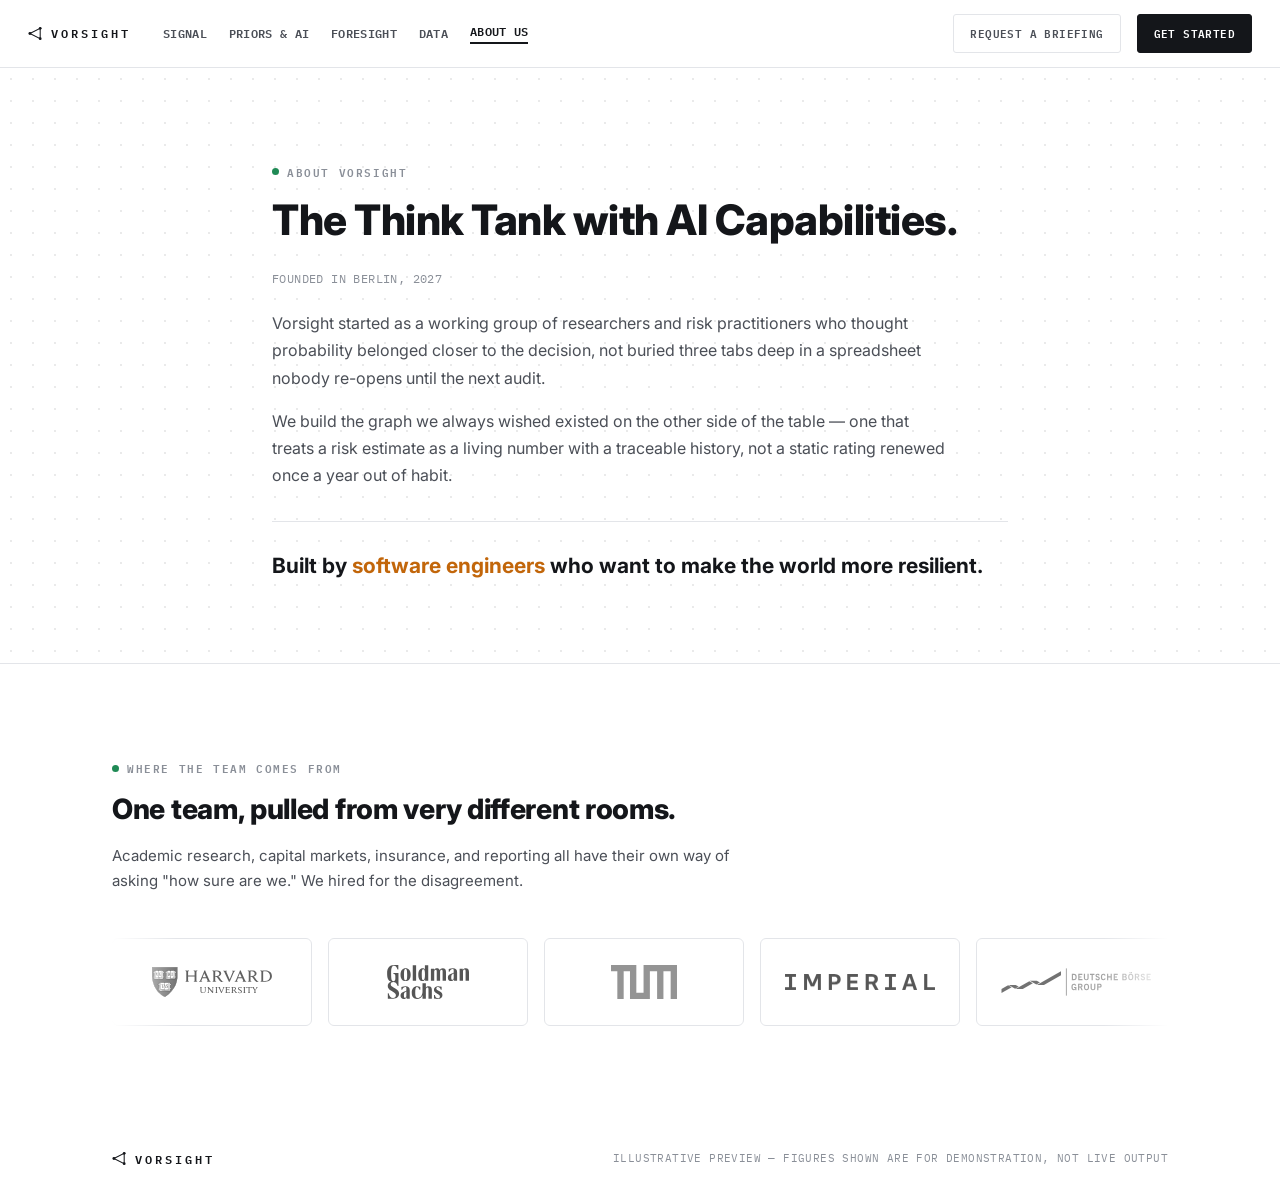
==== about.html @ bf82f68a "Initial commit: Vorsight landing page Marketing site for Vorsight's AI risk-intelligence platform, b" ====
<!DOCTYPE html>
<html lang="en">
<head>
<meta charset="UTF-8">
<meta name="viewport" content="width=device-width, initial-scale=1">
<title>About — Vorsight</title>
<link rel="preconnect" href="https://fonts.googleapis.com">
<link rel="preconnect" href="https://fonts.gstatic.com" crossorigin>
<link href="https://fonts.googleapis.com/css2?family=IBM+Plex+Mono:wght@400;500;600;700&family=Inter:wght@400;500;600;700;800&display=swap" rel="stylesheet">
<style>
  :root{
    --bg:#FFFFFF; --bg-subtle:#F5F6F8; --surface:#FFFFFF;
    --border:#E3E5E9; --border-strong:#C7CBD1;
    --ink:#14161A; --ink-2:#4B4F57; --ink-3:#8A8F98;
    --green:#1F8A55; --orange:#C2660A;
    --sans:"Inter",-apple-system,"Segoe UI",Calibri,Arial,sans-serif;
    --mono:"IBM Plex Mono",ui-monospace,SFMono-Regular,Menlo,Consolas,monospace;
    --grid-dot: rgba(20,22,26,0.09);
  }

  *{box-sizing:border-box;}
  html{scroll-behavior:smooth;}
  @media (prefers-reduced-motion: reduce){ html{scroll-behavior:auto;} }

  body{
    margin:0; background:var(--bg); color:var(--ink);
    font-family:var(--sans); line-height:1.5;
    -webkit-font-smoothing:antialiased;
  }

  a{color:inherit;}
  h1,h2{text-wrap:balance; margin:0;}
  p{margin:0;}
  ::selection{ background:var(--ink); color:var(--bg); }

  .eyebrow{
    font-family:var(--mono); font-size:11px; font-weight:600;
    letter-spacing:1.6px; text-transform:uppercase; color:var(--ink-3);
    display:flex; align-items:center; gap:8px;
  }
  .eyebrow::before{
    content:""; width:7px; height:7px; border-radius:50%;
    background:var(--green); flex-shrink:0;
  }

  .wrap{ max-width:1120px; margin:0 auto; padding-left:32px; padding-right:32px; }
  @media (max-width:640px){ .wrap{ padding-left:20px; padding-right:20px; } }

  section{ padding:96px 0; border-bottom:1px solid var(--border); }
  section:last-of-type{ border-bottom:none; }

  /* ---------- header ---------- */
  header{
    position:sticky; top:0; z-index:20;
    display:flex; flex-wrap:wrap; align-items:center; gap:32px;
    padding:14px 28px; border-bottom:1px solid var(--border);
    background:rgba(255,255,255,0.88); backdrop-filter:saturate(1.2) blur(6px);
  }
  .brand{ display:flex; align-items:center; gap:8px; text-decoration:none; }
  .brand-mark{ flex-shrink:0; color:var(--ink); }
  .brand-name{ font-family:var(--mono); font-weight:600; letter-spacing:3px; font-size:12px; color:var(--ink); }

  .site-nav{ display:flex; align-items:center; gap:22px; }
  .site-nav a{
    font-family:var(--mono); font-size:11.5px; font-weight:600;
    letter-spacing:0.3px; text-transform:uppercase; color:var(--ink-2);
    text-decoration:none;
  }
  .site-nav a:hover{ color:var(--ink); text-decoration:underline; }
  .site-nav a.active{ color:var(--ink); border-bottom:2px solid var(--ink); padding-bottom:2px; }
  @media (max-width:860px){ .site-nav{ display:none; } }

  .header-right{ margin-left:auto; display:flex; align-items:center; gap:16px; }
  .btn{
    display:inline-flex; align-items:center; gap:8px;
    font-family:var(--mono); font-size:11px; font-weight:600;
    text-transform:uppercase; letter-spacing:0.4px;
    padding:10px 16px; border-radius:3px; text-decoration:none;
    border:1px solid var(--ink); cursor:pointer; white-space:nowrap;
  }
  .btn-primary{ background:var(--ink); color:var(--bg); }
  .btn-primary:hover{ background:#000; }
  .btn-ghost{ background:var(--surface); color:var(--ink-2); border-color:var(--border); }
  .btn-ghost:hover{ border-color:var(--ink); color:var(--ink); }
  @media (max-width:640px){
    .header-right .btn-ghost{ display:none; }
  }

  .nav-toggle{
    display:none; flex-shrink:0; align-items:center; justify-content:center;
    width:34px; height:34px; background:var(--surface); border:1px solid var(--border);
    border-radius:3px; color:var(--ink); cursor:pointer;
  }
  .nav-toggle:hover{ border-color:var(--ink); }
  @media (max-width:860px){ .nav-toggle{ display:inline-flex; } }

  .mobile-nav-panel{ display:none; width:100%; flex-direction:column; }
  .mobile-nav-panel.open{ display:flex; }
  .mobile-nav-panel a{
    padding:12px 2px; font-family:var(--mono); font-size:12.5px; font-weight:600;
    text-transform:uppercase; letter-spacing:0.3px; color:var(--ink-2); text-decoration:none;
    border-top:1px solid var(--border);
  }
  .mobile-nav-panel a.active{ color:var(--ink); }
  @media (min-width:861px){ .mobile-nav-panel{ display:none !important; } }

  /* ---------- reveal-on-scroll ---------- */
  .reveal{ opacity:0; transform:translateY(14px); transition:opacity .6s ease, transform .6s ease; }
  .reveal.in-view{ opacity:1; transform:translateY(0); }
  @media (prefers-reduced-motion: reduce){ .reveal{ opacity:1; transform:none; transition:none; } }

  /* ---------- about hero ---------- */
  #about-hero{
    padding:0; border-bottom:1px solid var(--border);
    background:var(--bg);
    background-image:radial-gradient(var(--grid-dot) 1px, transparent 1px);
    background-size:22px 22px;
  }
  .about-hero-inner{ max-width:800px; margin:0 auto; padding:96px 32px 80px; }
  @media (max-width:640px){ .about-hero-inner{ padding:64px 20px 56px; } }

  .about-hero-inner h1{
    font-size:42px; font-weight:800; letter-spacing:-0.5px; line-height:1.15;
    margin:16px 0 26px; color:var(--ink);
  }
  @media (max-width:640px){ .about-hero-inner h1{ font-size:30px; } }

  .founding-note{
    font-family:var(--mono); font-size:12px; color:var(--ink-3);
    text-transform:uppercase; letter-spacing:0.4px; margin-bottom:22px;
  }

  .about-hero-inner p.lede{ font-size:16px; color:var(--ink-2); line-height:1.7; max-width:68ch; }
  .about-hero-inner p.lede + p.lede{ margin-top:16px; }

  .highlight-line{
    font-size:21px; font-weight:700; line-height:1.55; color:var(--ink);
    margin-top:32px; padding-top:28px; border-top:1px solid var(--border);
    max-width:68ch;
  }
  .highlight-line .accent{
    color:var(--orange); display:inline-block;
    transition:opacity .3s ease, transform .3s ease;
  }
  .highlight-line .accent.swap{ opacity:0; transform:translateY(-6px); }
  @media (prefers-reduced-motion: reduce){
    .highlight-line .accent{ transition:none; }
  }

  /* ---------- institution carousel ---------- */
  .inst-carousel{
    position:relative; margin-top:8px; overflow:hidden;
    -webkit-mask-image:linear-gradient(to right, transparent 0, #000 64px, #000 calc(100% - 64px), transparent 100%);
    mask-image:linear-gradient(to right, transparent 0, #000 64px, #000 calc(100% - 64px), transparent 100%);
  }
  .inst-track{
    display:flex; gap:16px; width:max-content;
    animation:inst-scroll 34s linear infinite;
  }
  .inst-carousel:hover .inst-track{ animation-play-state:paused; }
  @keyframes inst-scroll{ from{ transform:translateX(0); } to{ transform:translateX(-50%); } }

  @media (prefers-reduced-motion: reduce){
    .inst-track{ animation:none; }
    .inst-carousel{ overflow-x:auto; -webkit-mask-image:none; mask-image:none; }
  }

  .inst-card{
    flex:0 0 auto; width:200px; height:88px;
    border:1px solid var(--border); border-radius:6px; background:var(--surface);
    display:flex; align-items:center; justify-content:center; padding:18px 24px;
    transition:border-color .3s ease;
  }
  .inst-card:hover{ border-color:var(--border-strong); }
  .inst-card img{
    max-width:100%; max-height:34px; width:auto; height:auto;
    filter:grayscale(1); opacity:0.7;
    transition:filter .3s ease, opacity .3s ease;
  }
  .inst-card:hover img{ filter:none; opacity:1; }

  /* ---------- footer ---------- */
  footer{ padding:28px 0; }
  .foot-row{ display:flex; align-items:center; justify-content:space-between; gap:16px; flex-wrap:wrap; }
  .foot-note{ font-family:var(--mono); font-size:10.5px; color:var(--ink-3); text-transform:uppercase; letter-spacing:0.4px; }
</style>
</head>
<body>

<header>
  <a href="index.html#hero" class="brand">
    <svg class="brand-mark" width="15" height="15" viewBox="0 0 16 16" fill="none" aria-hidden="true">
      <path d="M2 8L13 2.5V13.5L2 8Z" stroke="currentColor" stroke-width="1.1"/>
      <circle cx="2" cy="8" r="1.5" fill="currentColor"/>
      <circle cx="13" cy="2.5" r="1.5" fill="currentColor"/>
      <circle cx="13" cy="13.5" r="1.5" fill="currentColor"/>
    </svg>
    <span class="brand-name">VORSIGHT</span>
  </a>
  <nav class="site-nav">
    <a href="index.html#signal">Signal</a>
    <a href="index.html#priors">Priors &amp; AI</a>
    <a href="index.html#foresight">Foresight</a>
    <a href="index.html#data">Data</a>
    <a href="about.html" class="active">About us</a>
  </nav>
  <div class="header-right">
    <a class="btn btn-ghost" href="mailto:hello@vorsight.example?subject=Vorsight%20briefing">Request a briefing</a>
    <a class="btn btn-primary" href="signup.html">Get started</a>
    <button type="button" class="nav-toggle" id="nav-toggle" aria-label="Open menu" aria-expanded="false" aria-controls="mobile-nav-panel">
      <svg width="16" height="16" viewBox="0 0 16 16" fill="none" aria-hidden="true"><path d="M2 4.5H14M2 8H14M2 11.5H14" stroke="currentColor" stroke-width="1.4" stroke-linecap="round"/></svg>
    </button>
  </div>
  <div class="mobile-nav-panel" id="mobile-nav-panel">
    <a href="index.html#signal">Signal</a>
    <a href="index.html#priors">Priors &amp; AI</a>
    <a href="index.html#foresight">Foresight</a>
    <a href="index.html#data">Data</a>
    <a href="about.html" class="active">About us</a>
    <a href="mailto:hello@vorsight.example?subject=Vorsight%20briefing">Request a briefing</a>
  </div>
</header>

<section id="about-hero">
  <div class="about-hero-inner reveal">
    <div class="eyebrow">ABOUT VORSIGHT</div>
    <h1>The Think Tank with AI Capabilities.</h1>
    <div class="founding-note">Founded in Berlin, 2027</div>
    <p class="lede">Vorsight started as a working group of researchers and risk practitioners who thought probability belonged closer to the decision, not buried three tabs deep in a spreadsheet nobody re-opens until the next audit.</p>
    <p class="lede">We build the graph we always wished existed on the other side of the table — one that treats a risk estimate as a living number with a traceable history, not a static rating renewed once a year out of habit.</p>

    <p class="highlight-line">Built by <span class="accent" id="role-rotator">software engineers</span> who want to make the world more resilient.</p>
  </div>
</section>

<section id="team-origins">
  <div class="wrap">
    <div class="section-head reveal" style="max-width:640px; margin-bottom:44px;">
      <div class="eyebrow">WHERE THE TEAM COMES FROM</div>
      <h2 style="font-size:28px; font-weight:800; letter-spacing:-0.3px; margin:12px 0 14px;">One team, pulled from very different rooms.</h2>
      <p style="font-size:15px; color:var(--ink-2); line-height:1.65;">Academic research, capital markets, insurance, and reporting all have their own way of asking "how sure are we." We hired for the disagreement.</p>
    </div>

    <div class="inst-carousel reveal">
      <div class="inst-track" id="inst-track"></div>
    </div>
  </div>
</section>

<footer>
  <div class="wrap foot-row">
    <div class="brand">
      <svg class="brand-mark" width="15" height="15" viewBox="0 0 16 16" fill="none" aria-hidden="true">
        <path d="M2 8L13 2.5V13.5L2 8Z" stroke="currentColor" stroke-width="1.1"/>
        <circle cx="2" cy="8" r="1.5" fill="currentColor"/>
        <circle cx="13" cy="2.5" r="1.5" fill="currentColor"/>
        <circle cx="13" cy="13.5" r="1.5" fill="currentColor"/>
      </svg>
      <span class="brand-name">VORSIGHT</span>
    </div>
    <span class="foot-note">Illustrative preview — figures shown are for demonstration, not live output</span>
  </div>
</footer>

<script>
  (function(){
    var el = document.getElementById('role-rotator');
    if (!el) return;
    var roles = [
      'software engineers', 'quant researchers', 'risk managers', 'geologists',
      'journalists', 'mathematicians', 'historians', 'political scientists'
    ];

    function fixRotatorWidth(){
      var measurer = document.createElement('span');
      var elCs = getComputedStyle(el);
      measurer.style.cssText = 'position:absolute; visibility:hidden; white-space:nowrap; left:-9999px;';
      measurer.style.font = elCs.font;
      measurer.style.letterSpacing = elCs.letterSpacing;
      document.body.appendChild(measurer);
      var maxWidth = 0;
      roles.forEach(function(r){
        measurer.textContent = r;
        maxWidth = Math.max(maxWidth, measurer.getBoundingClientRect().width);
      });
      document.body.removeChild(measurer);
      el.style.minWidth = Math.ceil(maxWidth) + 'px';
    }
    fixRotatorWidth();
    if (document.fonts && document.fonts.ready){
      document.fonts.ready.then(fixRotatorWidth);
    }

    var reduceMotion = window.matchMedia('(prefers-reduced-motion: reduce)').matches;
    if (reduceMotion) return;

    var idx = 0;
    setInterval(function(){
      el.classList.add('swap');
      setTimeout(function(){
        idx = (idx + 1) % roles.length;
        el.textContent = roles[idx];
        el.classList.remove('swap');
      }, 300);
    }, 2200);
  })();

  (function(){
var institutions = [
      { name: 'Harvard', src: '[data-uri]' },
      { name: 'Goldman Sachs', src: '[data-uri]' },
      { name: 'TUM', src: '[data-uri]' },
      { name: 'Imperial College London', src: '[data-uri]' },
      { name: 'Deutsche Börse', src: '[data-uri]' },
      { name: 'Swiss Re', src: '[data-uri]' },
      { name: 'Trade Republic', src: '[data-uri]' },
      { name: 'McKinsey & Company', src: '[data-uri]' },
      { name: 'ETH Zürich', src: '[data-uri]' }
    ];
    function cardHtml(inst, hidden){
      return '<div class="inst-card"'+(hidden?' aria-hidden="true"':'')+'><img src="'+inst.src+'" alt="'+inst.name+'"></div>';
    }
    var track = document.getElementById('inst-track');
    if (track){
      var once = institutions.map(function(inst){ return cardHtml(inst, false); }).join('');
      var twice = institutions.map(function(inst){ return cardHtml(inst, true); }).join('');
      track.innerHTML = once + twice;
    }
  })();

  (function(){
    var btn = document.getElementById('nav-toggle');
    var panel = document.getElementById('mobile-nav-panel');
    if (!btn || !panel) return;
    btn.addEventListener('click', function(){
      var isOpen = panel.classList.toggle('open');
      btn.setAttribute('aria-expanded', isOpen ? 'true' : 'false');
    });
    panel.querySelectorAll('a').forEach(function(a){
      a.addEventListener('click', function(){
        panel.classList.remove('open');
        btn.setAttribute('aria-expanded', 'false');
      });
    });
  })();

  (function(){
    var els = document.querySelectorAll('.reveal');
    if (!('IntersectionObserver' in window)) { els.forEach(function(e){ e.classList.add('in-view'); }); return; }
    var io = new IntersectionObserver(function(entries){
      entries.forEach(function(entry){
        if (entry.isIntersecting) { entry.target.classList.add('in-view'); io.unobserve(entry.target); }
      });
    }, { threshold: 0.15 });
    els.forEach(function(e){ io.observe(e); });
  })();
</script>
</body>
</html>
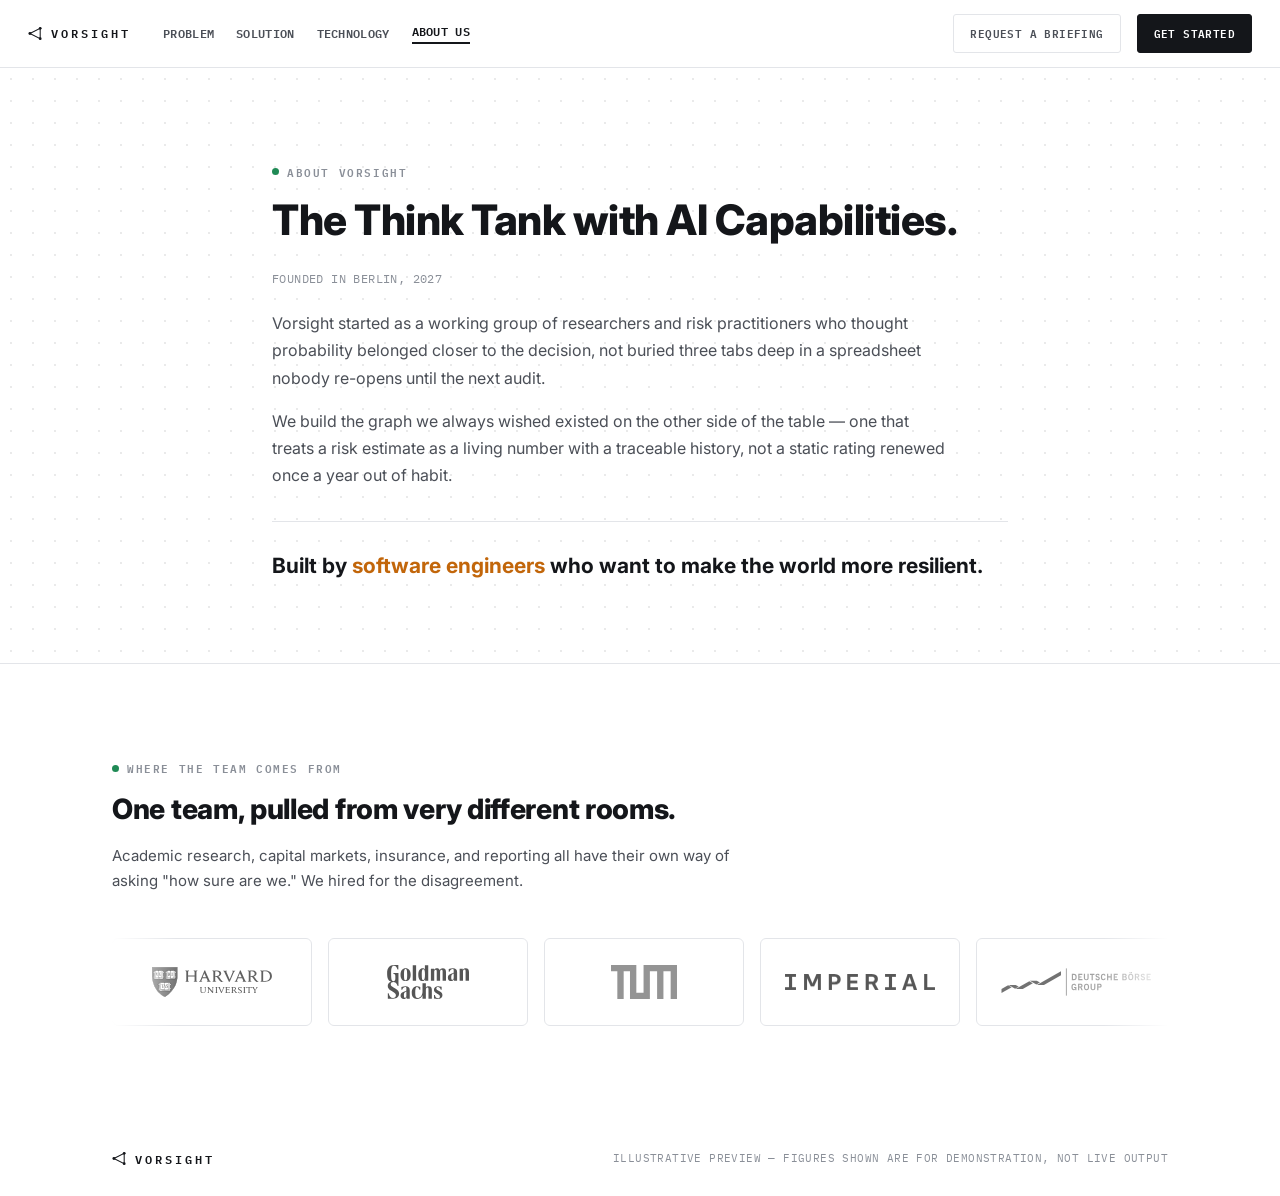
==== commit 6a01774a: "Geopolitics pivot: new landing page, technology page and interactive illustrations - Landing page re" ====
--- a/about.html
+++ b/about.html
@@ -88,7 +88,7 @@
 
   .nav-toggle{
     display:none; flex-shrink:0; align-items:center; justify-content:center;
-    width:34px; height:34px; background:var(--surface); border:1px solid var(--border);
+    width:44px; height:44px; background:var(--surface); border:1px solid var(--border);
     border-radius:3px; color:var(--ink); cursor:pointer;
   }
   .nav-toggle:hover{ border-color:var(--ink); }
@@ -198,10 +198,9 @@
     <span class="brand-name">VORSIGHT</span>
   </a>
   <nav class="site-nav">
-    <a href="index.html#signal">Signal</a>
-    <a href="index.html#priors">Priors &amp; AI</a>
-    <a href="index.html#foresight">Foresight</a>
-    <a href="index.html#data">Data</a>
+    <a href="index.html#problem">Problem</a>
+    <a href="index.html#solution">Solution</a>
+    <a href="technology.html">Technology</a>
     <a href="about.html" class="active">About us</a>
   </nav>
   <div class="header-right">
@@ -212,10 +211,9 @@
     </button>
   </div>
   <div class="mobile-nav-panel" id="mobile-nav-panel">
-    <a href="index.html#signal">Signal</a>
-    <a href="index.html#priors">Priors &amp; AI</a>
-    <a href="index.html#foresight">Foresight</a>
-    <a href="index.html#data">Data</a>
+    <a href="index.html#problem">Problem</a>
+    <a href="index.html#solution">Solution</a>
+    <a href="technology.html">Technology</a>
     <a href="about.html" class="active">About us</a>
     <a href="mailto:hello@vorsight.example?subject=Vorsight%20briefing">Request a briefing</a>
   </div>
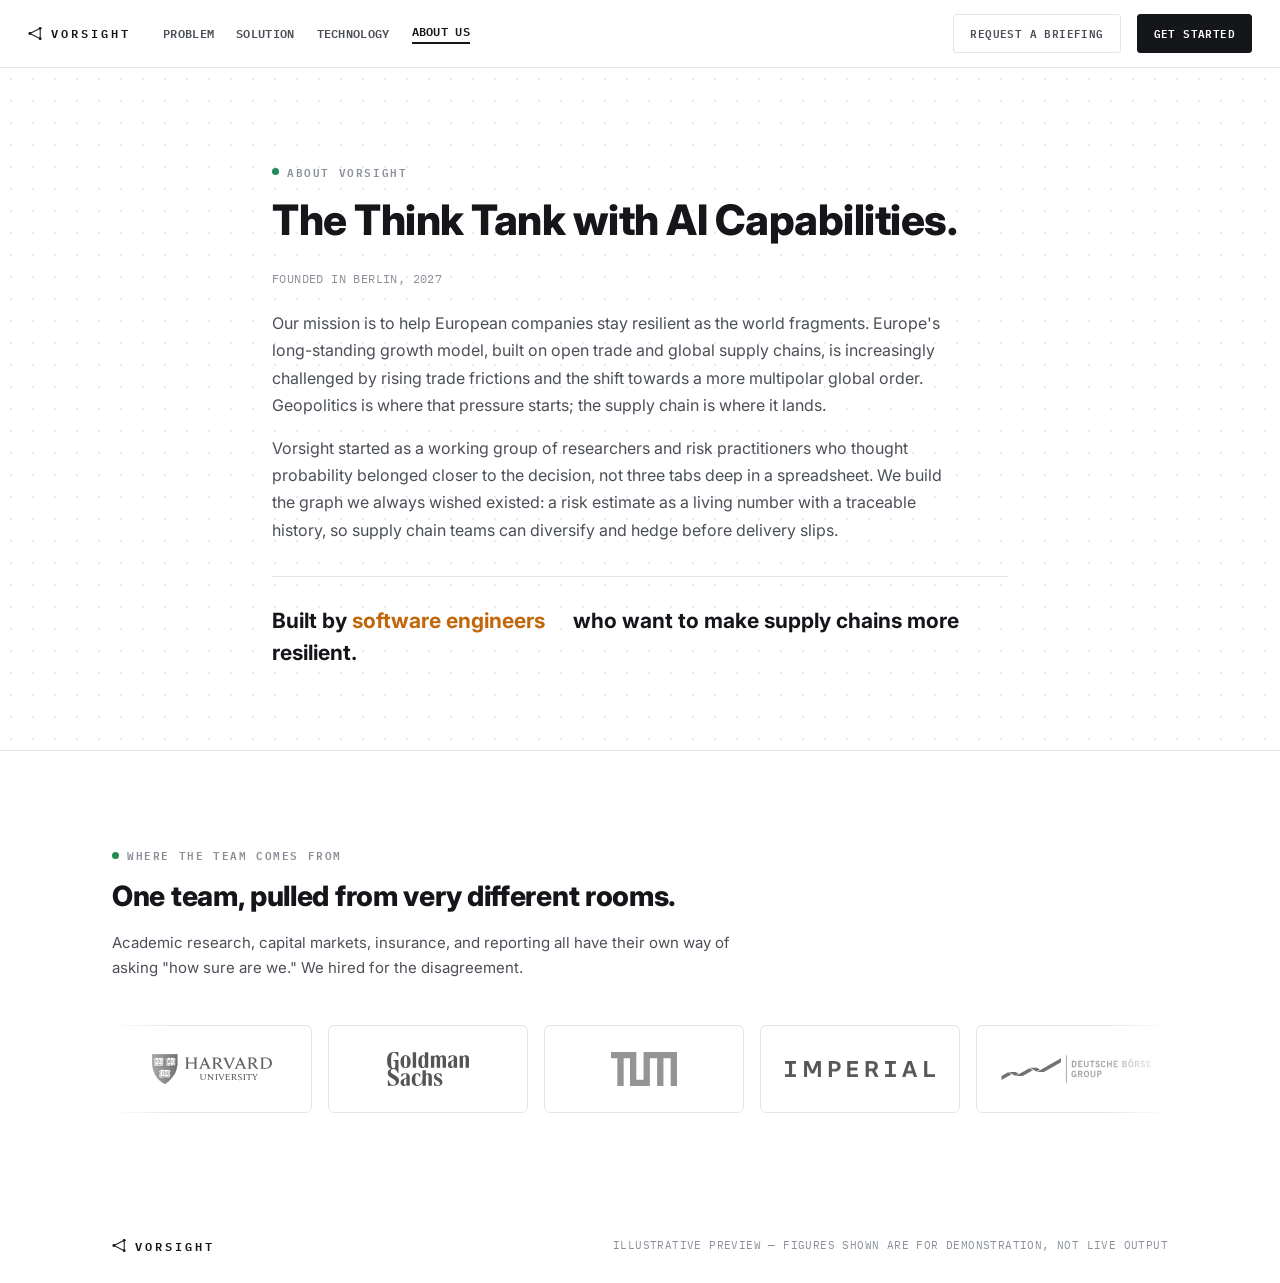
==== commit 66378bca: "SME audience: rewrite copy for risk teams in supply-chain-heavy industries Text-only changes (CSS is" ====
--- a/about.html
+++ b/about.html
@@ -224,10 +224,10 @@
     <div class="eyebrow">ABOUT VORSIGHT</div>
     <h1>The Think Tank with AI Capabilities.</h1>
     <div class="founding-note">Founded in Berlin, 2027</div>
-    <p class="lede">Vorsight started as a working group of researchers and risk practitioners who thought probability belonged closer to the decision, not buried three tabs deep in a spreadsheet nobody re-opens until the next audit.</p>
-    <p class="lede">We build the graph we always wished existed on the other side of the table — one that treats a risk estimate as a living number with a traceable history, not a static rating renewed once a year out of habit.</p>
-
-    <p class="highlight-line">Built by <span class="accent" id="role-rotator">software engineers</span> who want to make the world more resilient.</p>
+    <p class="lede">Our mission is to help European companies stay resilient as the world fragments. Europe's long-standing growth model, built on open trade and global supply chains, is increasingly challenged by rising trade frictions and the shift towards a more multipolar global order. Geopolitics is where that pressure starts; the supply chain is where it lands.</p>
+    <p class="lede">Vorsight started as a working group of researchers and risk practitioners who thought probability belonged closer to the decision, not three tabs deep in a spreadsheet. We build the graph we always wished existed: a risk estimate as a living number with a traceable history, so supply chain teams can diversify and hedge before delivery slips.</p>
+
+    <p class="highlight-line">Built by <span class="accent" id="role-rotator">software engineers</span> who want to make supply chains more resilient.</p>
   </div>
 </section>
 
@@ -265,7 +265,7 @@
     var el = document.getElementById('role-rotator');
     if (!el) return;
     var roles = [
-      'software engineers', 'quant researchers', 'risk managers', 'geologists',
+      'software engineers', 'quant researchers', 'risk managers', 'supply chain analysts',
       'journalists', 'mathematicians', 'historians', 'political scientists'
     ];
 
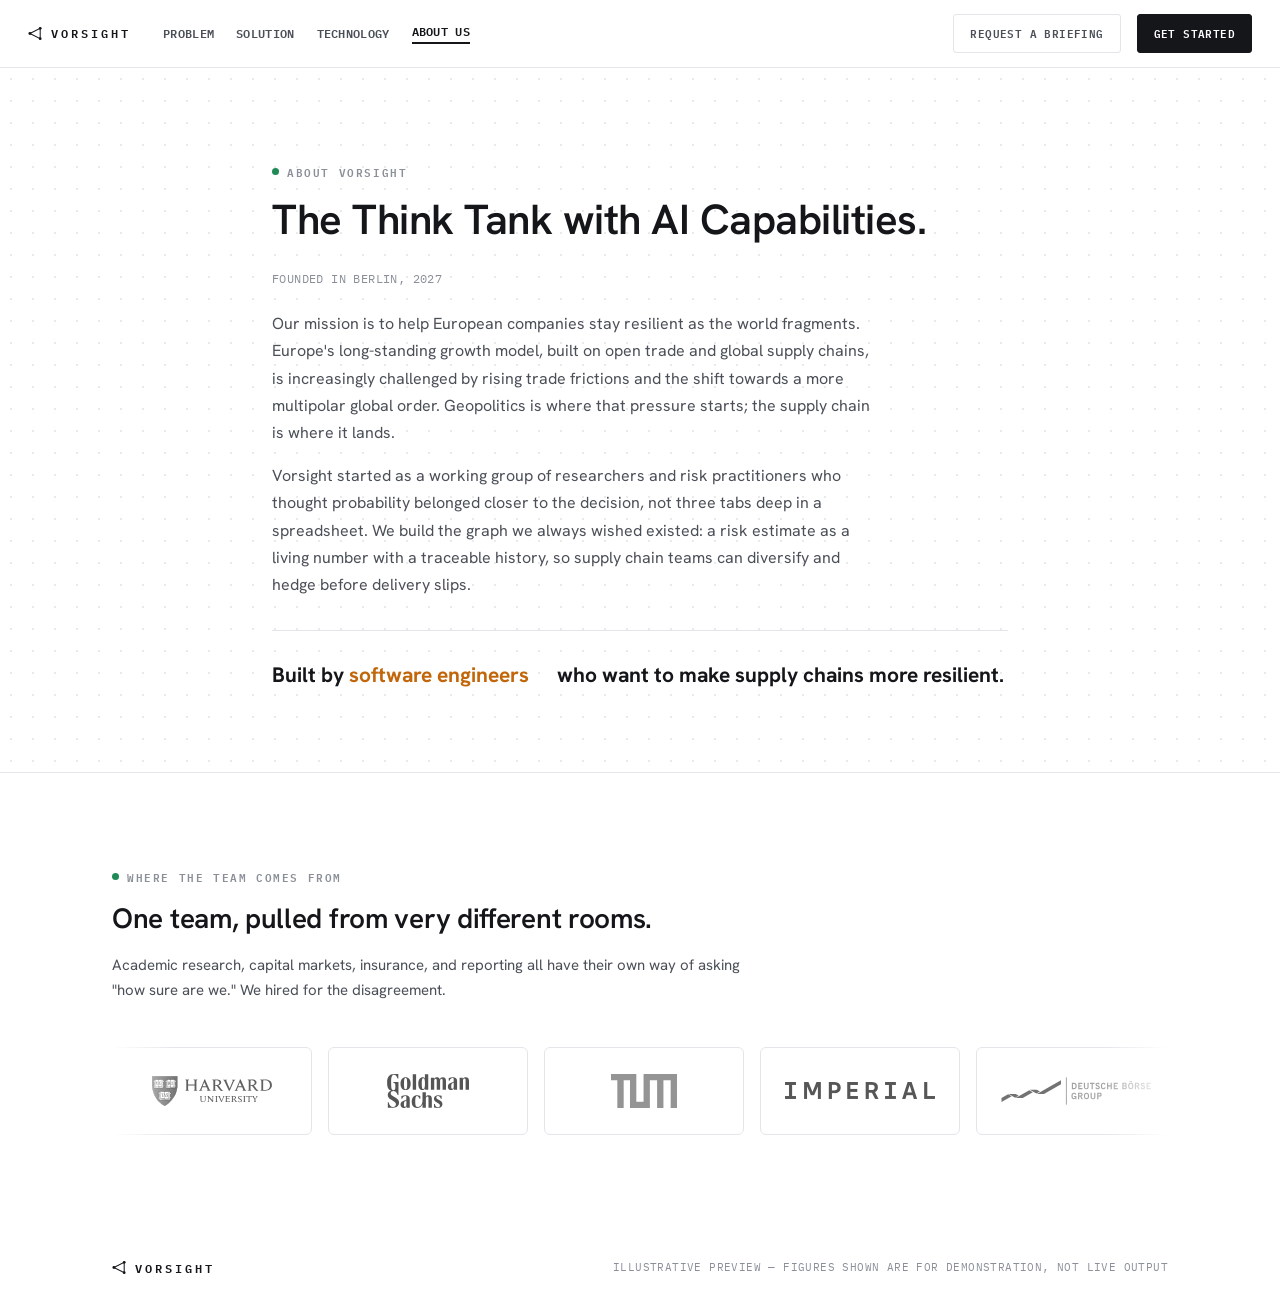
==== commit 5e63cb9e: "SME banner: darkened globe background, icon markers, new headline and typeface - Full-bleed banner w" ====
--- a/about.html
+++ b/about.html
@@ -6,14 +6,14 @@
 <title>About — Vorsight</title>
 <link rel="preconnect" href="https://fonts.googleapis.com">
 <link rel="preconnect" href="https://fonts.gstatic.com" crossorigin>
-<link href="https://fonts.googleapis.com/css2?family=IBM+Plex+Mono:wght@400;500;600;700&family=Inter:wght@400;500;600;700;800&display=swap" rel="stylesheet">
+<link href="https://fonts.googleapis.com/css2?family=Hanken+Grotesk:wght@300;400;500;600;700&family=IBM+Plex+Mono:wght@400;500;600;700&display=swap" rel="stylesheet">
 <style>
   :root{
     --bg:#FFFFFF; --bg-subtle:#F5F6F8; --surface:#FFFFFF;
     --border:#E3E5E9; --border-strong:#C7CBD1;
     --ink:#14161A; --ink-2:#4B4F57; --ink-3:#8A8F98;
     --green:#1F8A55; --orange:#C2660A;
-    --sans:"Inter",-apple-system,"Segoe UI",Calibri,Arial,sans-serif;
+    --sans:"Hanken Grotesk",-apple-system,"Segoe UI",Helvetica,Arial,sans-serif;
     --mono:"IBM Plex Mono",ui-monospace,SFMono-Regular,Menlo,Consolas,monospace;
     --grid-dot: rgba(20,22,26,0.09);
   }
@@ -120,7 +120,7 @@
   @media (max-width:640px){ .about-hero-inner{ padding:64px 20px 56px; } }
 
   .about-hero-inner h1{
-    font-size:42px; font-weight:800; letter-spacing:-0.5px; line-height:1.15;
+    font-size:42px; font-weight:600; letter-spacing:-0.5px; line-height:1.15;
     margin:16px 0 26px; color:var(--ink);
   }
   @media (max-width:640px){ .about-hero-inner h1{ font-size:30px; } }
@@ -235,7 +235,7 @@
   <div class="wrap">
     <div class="section-head reveal" style="max-width:640px; margin-bottom:44px;">
       <div class="eyebrow">WHERE THE TEAM COMES FROM</div>
-      <h2 style="font-size:28px; font-weight:800; letter-spacing:-0.3px; margin:12px 0 14px;">One team, pulled from very different rooms.</h2>
+      <h2 style="font-size:28px; font-weight:600; letter-spacing:-0.3px; margin:12px 0 14px;">One team, pulled from very different rooms.</h2>
       <p style="font-size:15px; color:var(--ink-2); line-height:1.65;">Academic research, capital markets, insurance, and reporting all have their own way of asking "how sure are we." We hired for the disagreement.</p>
     </div>
 
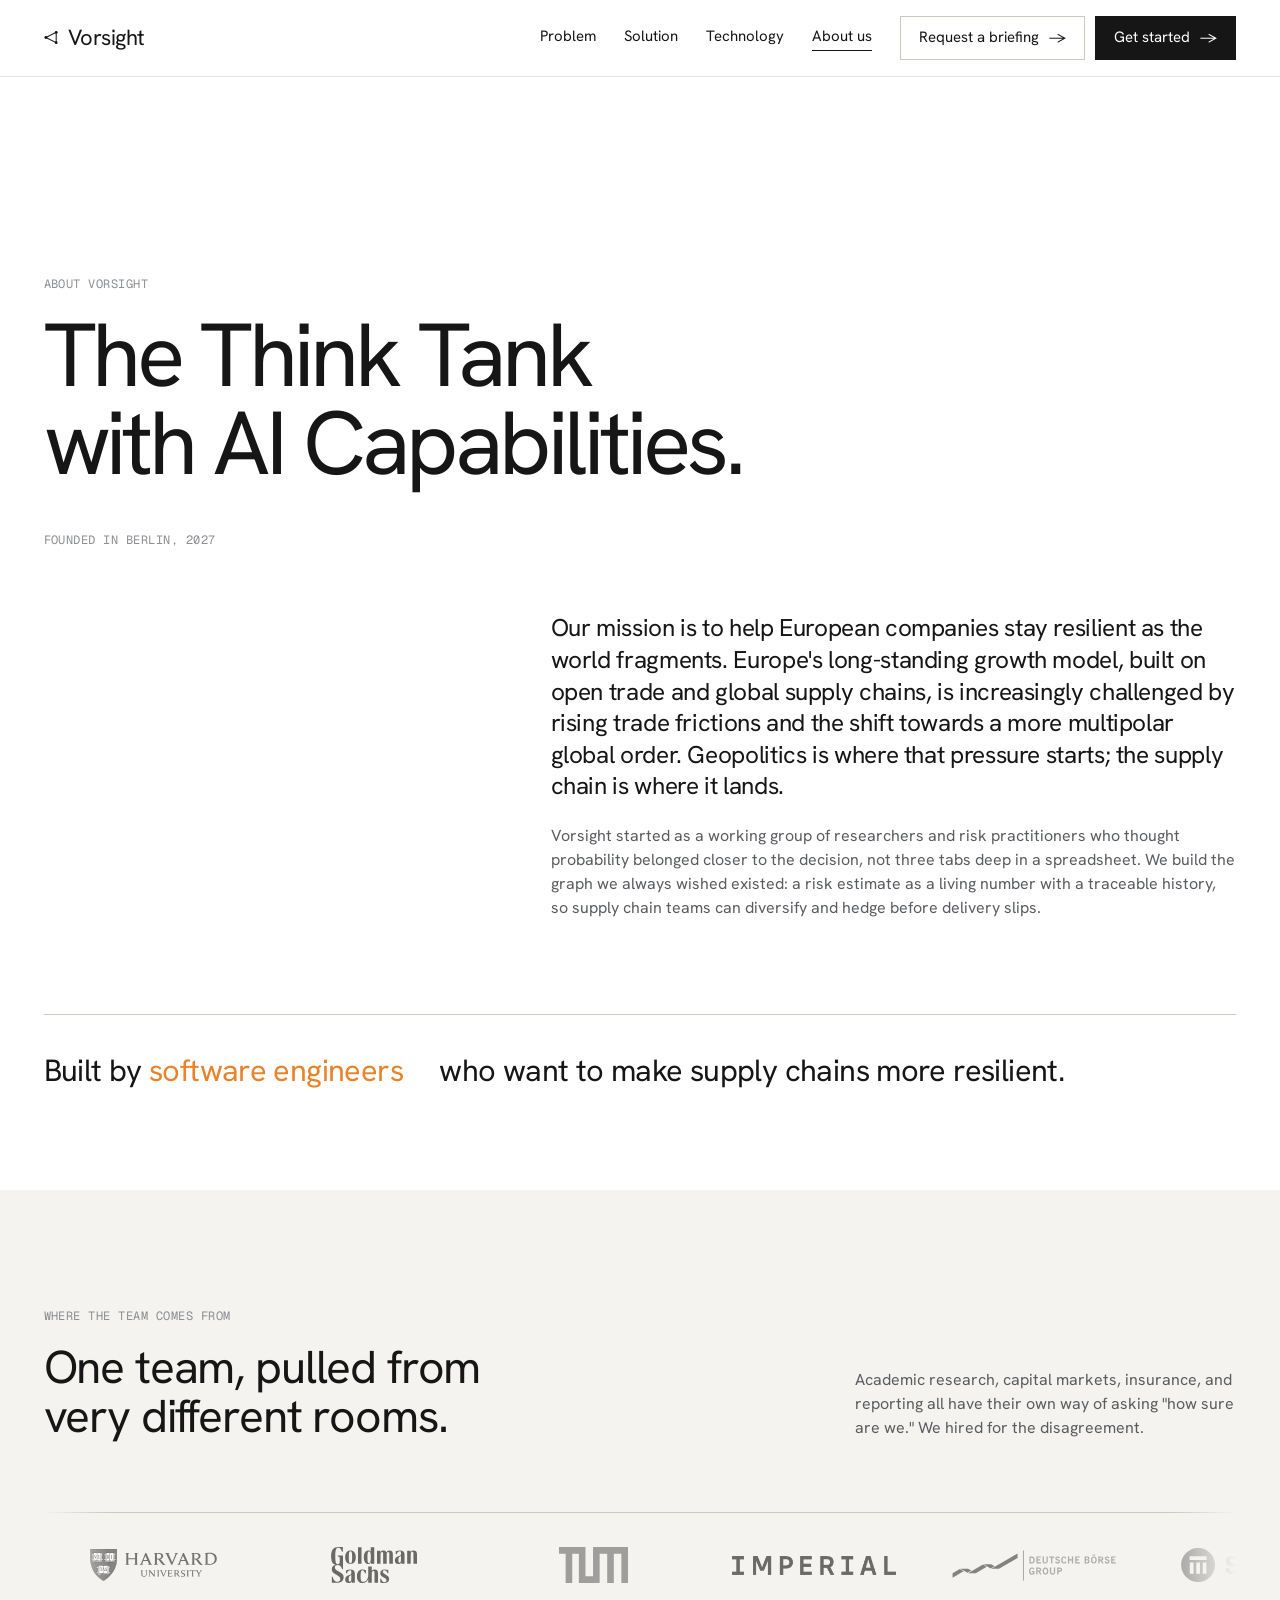
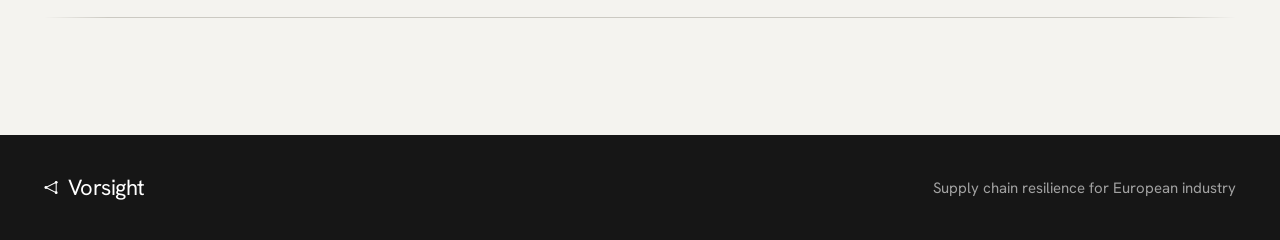
==== commit 50269c8d: "Minimal redesign: shared design system, quieter type scale, hairline layouts and hexagon-node graphs" ====
--- a/about.html
+++ b/about.html
@@ -6,183 +6,48 @@
 <title>About — Vorsight</title>
 <link rel="preconnect" href="https://fonts.googleapis.com">
 <link rel="preconnect" href="https://fonts.gstatic.com" crossorigin>
-<link href="https://fonts.googleapis.com/css2?family=Hanken+Grotesk:wght@300;400;500;600;700&family=IBM+Plex+Mono:wght@400;500;600;700&display=swap" rel="stylesheet">
+<link href="https://fonts.googleapis.com/css2?family=Geist+Mono:wght@400;500&family=Hanken+Grotesk:wght@300;400;500&display=swap" rel="stylesheet">
+<link rel="stylesheet" href="assets/site.css?v=3">
 <style>
-  :root{
-    --bg:#FFFFFF; --bg-subtle:#F5F6F8; --surface:#FFFFFF;
-    --border:#E3E5E9; --border-strong:#C7CBD1;
-    --ink:#14161A; --ink-2:#4B4F57; --ink-3:#8A8F98;
-    --green:#1F8A55; --orange:#C2660A;
-    --sans:"Hanken Grotesk",-apple-system,"Segoe UI",Helvetica,Arial,sans-serif;
-    --mono:"IBM Plex Mono",ui-monospace,SFMono-Regular,Menlo,Consolas,monospace;
-    --grid-dot: rgba(20,22,26,0.09);
-  }
-
-  *{box-sizing:border-box;}
-  html{scroll-behavior:smooth;}
-  @media (prefers-reduced-motion: reduce){ html{scroll-behavior:auto;} }
-
-  body{
-    margin:0; background:var(--bg); color:var(--ink);
-    font-family:var(--sans); line-height:1.5;
-    -webkit-font-smoothing:antialiased;
-  }
-
-  a{color:inherit;}
-  h1,h2{text-wrap:balance; margin:0;}
-  p{margin:0;}
-  ::selection{ background:var(--ink); color:var(--bg); }
-
-  .eyebrow{
-    font-family:var(--mono); font-size:11px; font-weight:600;
-    letter-spacing:1.6px; text-transform:uppercase; color:var(--ink-3);
-    display:flex; align-items:center; gap:8px;
-  }
-  .eyebrow::before{
-    content:""; width:7px; height:7px; border-radius:50%;
-    background:var(--green); flex-shrink:0;
-  }
-
-  .wrap{ max-width:1120px; margin:0 auto; padding-left:32px; padding-right:32px; }
-  @media (max-width:640px){ .wrap{ padding-left:20px; padding-right:20px; } }
-
-  section{ padding:96px 0; border-bottom:1px solid var(--border); }
-  section:last-of-type{ border-bottom:none; }
-
-  /* ---------- header ---------- */
-  header{
-    position:sticky; top:0; z-index:20;
-    display:flex; flex-wrap:wrap; align-items:center; gap:32px;
-    padding:14px 28px; border-bottom:1px solid var(--border);
-    background:rgba(255,255,255,0.88); backdrop-filter:saturate(1.2) blur(6px);
-  }
-  .brand{ display:flex; align-items:center; gap:8px; text-decoration:none; }
-  .brand-mark{ flex-shrink:0; color:var(--ink); }
-  .brand-name{ font-family:var(--mono); font-weight:600; letter-spacing:3px; font-size:12px; color:var(--ink); }
-
-  .site-nav{ display:flex; align-items:center; gap:22px; }
-  .site-nav a{
-    font-family:var(--mono); font-size:11.5px; font-weight:600;
-    letter-spacing:0.3px; text-transform:uppercase; color:var(--ink-2);
-    text-decoration:none;
-  }
-  .site-nav a:hover{ color:var(--ink); text-decoration:underline; }
-  .site-nav a.active{ color:var(--ink); border-bottom:2px solid var(--ink); padding-bottom:2px; }
-  @media (max-width:860px){ .site-nav{ display:none; } }
-
-  .header-right{ margin-left:auto; display:flex; align-items:center; gap:16px; }
-  .btn{
-    display:inline-flex; align-items:center; gap:8px;
-    font-family:var(--mono); font-size:11px; font-weight:600;
-    text-transform:uppercase; letter-spacing:0.4px;
-    padding:10px 16px; border-radius:3px; text-decoration:none;
-    border:1px solid var(--ink); cursor:pointer; white-space:nowrap;
-  }
-  .btn-primary{ background:var(--ink); color:var(--bg); }
-  .btn-primary:hover{ background:#000; }
-  .btn-ghost{ background:var(--surface); color:var(--ink-2); border-color:var(--border); }
-  .btn-ghost:hover{ border-color:var(--ink); color:var(--ink); }
-  @media (max-width:640px){
-    .header-right .btn-ghost{ display:none; }
-  }
-
-  .nav-toggle{
-    display:none; flex-shrink:0; align-items:center; justify-content:center;
-    width:44px; height:44px; background:var(--surface); border:1px solid var(--border);
-    border-radius:3px; color:var(--ink); cursor:pointer;
-  }
-  .nav-toggle:hover{ border-color:var(--ink); }
-  @media (max-width:860px){ .nav-toggle{ display:inline-flex; } }
-
-  .mobile-nav-panel{ display:none; width:100%; flex-direction:column; }
-  .mobile-nav-panel.open{ display:flex; }
-  .mobile-nav-panel a{
-    padding:12px 2px; font-family:var(--mono); font-size:12.5px; font-weight:600;
-    text-transform:uppercase; letter-spacing:0.3px; color:var(--ink-2); text-decoration:none;
-    border-top:1px solid var(--border);
-  }
-  .mobile-nav-panel a.active{ color:var(--ink); }
-  @media (min-width:861px){ .mobile-nav-panel{ display:none !important; } }
-
-  /* ---------- reveal-on-scroll ---------- */
-  .reveal{ opacity:0; transform:translateY(14px); transition:opacity .6s ease, transform .6s ease; }
-  .reveal.in-view{ opacity:1; transform:translateY(0); }
-  @media (prefers-reduced-motion: reduce){ .reveal{ opacity:1; transform:none; transition:none; } }
-
-  /* ---------- about hero ---------- */
-  #about-hero{
-    padding:0; border-bottom:1px solid var(--border);
-    background:var(--bg);
-    background-image:radial-gradient(var(--grid-dot) 1px, transparent 1px);
-    background-size:22px 22px;
-  }
-  .about-hero-inner{ max-width:800px; margin:0 auto; padding:96px 32px 80px; }
-  @media (max-width:640px){ .about-hero-inner{ padding:64px 20px 56px; } }
-
-  .about-hero-inner h1{
-    font-size:42px; font-weight:600; letter-spacing:-0.5px; line-height:1.15;
-    margin:16px 0 26px; color:var(--ink);
-  }
-  @media (max-width:640px){ .about-hero-inner h1{ font-size:30px; } }
-
-  .founding-note{
-    font-family:var(--mono); font-size:12px; color:var(--ink-3);
-    text-transform:uppercase; letter-spacing:0.4px; margin-bottom:22px;
-  }
-
-  .about-hero-inner p.lede{ font-size:16px; color:var(--ink-2); line-height:1.7; max-width:68ch; }
-  .about-hero-inner p.lede + p.lede{ margin-top:16px; }
-
+  /* About page. Tokens, header, buttons, footer and the type scale live in assets/site.css */
+  #about-hero{ padding:clamp(140px,22vh,250px) 0 clamp(72px,11vh,130px); }
+  .about-hero-inner{
+    max-width:1360px; margin:0 auto; padding:0 var(--pad);
+    display:grid; grid-template-columns:repeat(12,minmax(0,1fr)); column-gap:24px;
+  }
+  .about-hero-inner .eyebrow{ grid-column:1 / -1; }
+  .about-hero-inner h1{ grid-column:1 / span 9; margin:18px 0 0; font-size:var(--t-hero); letter-spacing:-0.045em; line-height:0.98; color:var(--ink); }
+  .founding-note{ grid-column:1 / -1; margin:clamp(28px,5vh,48px) 0 clamp(36px,7vh,72px); font-family:var(--mono); font-size:var(--t-label); letter-spacing:0.04em; text-transform:uppercase; color:var(--ink-3); }
+  .about-hero-inner p.lede{ grid-column:6 / span 7; margin:0 0 22px; font-size:var(--t-body); line-height:1.5; color:var(--ink-2); max-width:none; }
+  .about-hero-inner p.lede:first-of-type{ font-size:var(--t-h3); line-height:1.3; letter-spacing:-0.015em; color:var(--ink); }
   .highlight-line{
-    font-size:21px; font-weight:700; line-height:1.55; color:var(--ink);
-    margin-top:32px; padding-top:28px; border-top:1px solid var(--border);
-    max-width:68ch;
-  }
-  .highlight-line .accent{
-    color:var(--orange); display:inline-block;
-    transition:opacity .3s ease, transform .3s ease;
-  }
+    grid-column:1 / -1; margin-top:clamp(40px,8vh,88px); padding-top:clamp(24px,4vh,40px); border-top:1px solid var(--border-strong);
+    font-size:clamp(22px,2.4vw,34px); font-weight:400; line-height:1.3; letter-spacing:-0.02em; color:var(--ink);
+  }
+  .highlight-line .accent{ color:var(--orange); display:inline-block; transition:opacity .3s ease, transform .3s ease; }
   .highlight-line .accent.swap{ opacity:0; transform:translateY(-6px); }
-  @media (prefers-reduced-motion: reduce){
-    .highlight-line .accent{ transition:none; }
-  }
+  @media (max-width:900px){
+    .about-hero-inner h1, .about-hero-inner p.lede{ grid-column:1 / -1; }
+  }
+  @media (prefers-reduced-motion: reduce){ .highlight-line .accent{ transition:none; } }
 
   /* ---------- institution carousel ---------- */
+  #team-origins{ background:var(--bg-subtle); }
   .inst-carousel{
-    position:relative; margin-top:8px; overflow:hidden;
+    position:relative; overflow:hidden; border-top:1px solid var(--border-strong); border-bottom:1px solid var(--border-strong);
     -webkit-mask-image:linear-gradient(to right, transparent 0, #000 64px, #000 calc(100% - 64px), transparent 100%);
     mask-image:linear-gradient(to right, transparent 0, #000 64px, #000 calc(100% - 64px), transparent 100%);
   }
-  .inst-track{
-    display:flex; gap:16px; width:max-content;
-    animation:inst-scroll 34s linear infinite;
-  }
+  .inst-track{ display:flex; gap:0; width:max-content; animation:inst-scroll 40s linear infinite; }
   .inst-carousel:hover .inst-track{ animation-play-state:paused; }
   @keyframes inst-scroll{ from{ transform:translateX(0); } to{ transform:translateX(-50%); } }
-
   @media (prefers-reduced-motion: reduce){
     .inst-track{ animation:none; }
     .inst-carousel{ overflow-x:auto; -webkit-mask-image:none; mask-image:none; }
   }
-
-  .inst-card{
-    flex:0 0 auto; width:200px; height:88px;
-    border:1px solid var(--border); border-radius:6px; background:var(--surface);
-    display:flex; align-items:center; justify-content:center; padding:18px 24px;
-    transition:border-color .3s ease;
-  }
-  .inst-card:hover{ border-color:var(--border-strong); }
-  .inst-card img{
-    max-width:100%; max-height:34px; width:auto; height:auto;
-    filter:grayscale(1); opacity:0.7;
-    transition:filter .3s ease, opacity .3s ease;
-  }
+  .inst-card{ flex:0 0 auto; width:220px; height:104px; display:flex; align-items:center; justify-content:center; padding:20px 28px; background:none; border:0; }
+  .inst-card img{ max-width:100%; max-height:36px; width:auto; height:auto; filter:grayscale(1); opacity:0.6; transition:filter .3s ease, opacity .3s ease; }
   .inst-card:hover img{ filter:none; opacity:1; }
-
-  /* ---------- footer ---------- */
-  footer{ padding:28px 0; }
-  .foot-row{ display:flex; align-items:center; justify-content:space-between; gap:16px; flex-wrap:wrap; }
-  .foot-note{ font-family:var(--mono); font-size:10.5px; color:var(--ink-3); text-transform:uppercase; letter-spacing:0.4px; }
 </style>
 </head>
 <body>
@@ -195,7 +60,7 @@
       <circle cx="13" cy="2.5" r="1.5" fill="currentColor"/>
       <circle cx="13" cy="13.5" r="1.5" fill="currentColor"/>
     </svg>
-    <span class="brand-name">VORSIGHT</span>
+    <span class="brand-name">Vorsight</span>
   </a>
   <nav class="site-nav">
     <a href="index.html#problem">Problem</a>
@@ -233,10 +98,10 @@
 
 <section id="team-origins">
   <div class="wrap">
-    <div class="section-head reveal" style="max-width:640px; margin-bottom:44px;">
+    <div class="section-head reveal">
       <div class="eyebrow">WHERE THE TEAM COMES FROM</div>
-      <h2 style="font-size:28px; font-weight:600; letter-spacing:-0.3px; margin:12px 0 14px;">One team, pulled from very different rooms.</h2>
-      <p style="font-size:15px; color:var(--ink-2); line-height:1.65;">Academic research, capital markets, insurance, and reporting all have their own way of asking "how sure are we." We hired for the disagreement.</p>
+      <h2>One team, pulled from very different rooms.</h2>
+      <p>Academic research, capital markets, insurance, and reporting all have their own way of asking "how sure are we." We hired for the disagreement.</p>
     </div>
 
     <div class="inst-carousel reveal">
@@ -254,9 +119,9 @@
         <circle cx="13" cy="2.5" r="1.5" fill="currentColor"/>
         <circle cx="13" cy="13.5" r="1.5" fill="currentColor"/>
       </svg>
-      <span class="brand-name">VORSIGHT</span>
+      <span class="brand-name">Vorsight</span>
     </div>
-    <span class="foot-note">Illustrative preview — figures shown are for demonstration, not live output</span>
+    <span class="foot-note">Supply chain resilience for European industry</span>
   </div>
 </footer>
 
--- a/assets/site.css
+++ b/assets/site.css
@@ -0,0 +1,125 @@
+/* Vorsight – shared design system
+   Principles: one typeface at regular weight, a small type scale, generous whitespace,
+   square corners, hairlines instead of boxes, orange only for signals. */
+
+:root{
+  --bg:#FFFFFF; --bg-subtle:#F4F3EF; --surface:#FFFFFF;
+  --dark:#161616; --dark-2:#1E1E1E;
+  --ink:#161616; --ink-2:#5A5C60; --ink-3:#8C8E92;
+  --border:#E4E2DC; --border-strong:#CBC9C2;
+  --green:#1F8A55;
+  --orange:#E8832A; --orange-soft:#FCEEE0; --orange-ink:#7C3E05;
+  --sans:"Hanken Grotesk",-apple-system,"Segoe UI",Helvetica,Arial,sans-serif;
+  --mono:"Geist Mono",ui-monospace,SFMono-Regular,Menlo,Consolas,monospace;
+  --grid-dot:rgba(22,22,22,0.08);
+  --pad:clamp(20px,3.4vw,48px);
+
+  /* type scale */
+  --t-hero:clamp(44px,7vw,104px);
+  --t-h2:clamp(32px,3.6vw,52px);
+  --t-h3:clamp(21px,1.9vw,28px);
+  --t-body:clamp(16px,1.2vw,18px);
+  --t-small:15px;
+  --t-label:12px;
+}
+
+*{ box-sizing:border-box; }
+html{ scroll-behavior:smooth; }
+@media (prefers-reduced-motion: reduce){ html{ scroll-behavior:auto; } }
+
+body{
+  margin:0; background:var(--bg); color:var(--ink);
+  font-family:var(--sans); font-weight:400; font-size:var(--t-body); line-height:1.5;
+  -webkit-font-smoothing:antialiased; text-rendering:optimizeLegibility;
+}
+a{ color:inherit; }
+h1,h2,h3,h4{ margin:0; font-weight:400; text-wrap:balance; }
+h2{ font-size:var(--t-h2); line-height:1.06; letter-spacing:-0.025em; }
+h3{ font-size:var(--t-h3); line-height:1.2; letter-spacing:-0.015em; }
+p{ margin:0; }
+ul{ margin:0; padding:0; list-style:none; }
+b, strong{ font-weight:500; }
+::selection{ background:var(--ink); color:var(--bg); }
+
+/* labels: small, mono, calm */
+.eyebrow{
+  display:block; font-family:var(--mono); font-size:var(--t-label); font-weight:400;
+  letter-spacing:0.04em; text-transform:uppercase; color:var(--ink-3);
+}
+.eyebrow::before{ display:none; }
+
+.wrap{ max-width:1360px; margin:0 auto; padding-left:var(--pad); padding-right:var(--pad); }
+section{ padding:clamp(88px,13vh,160px) 0; border-bottom:0; }
+
+/* section head: heading left, copy right */
+.section-head{
+  display:grid; grid-template-columns:repeat(12,minmax(0,1fr)); column-gap:24px; row-gap:18px;
+  max-width:none; margin:0 0 clamp(48px,8vh,96px);
+}
+.section-head .eyebrow{ grid-column:1 / -1; }
+.section-head h2{ grid-column:1 / span 7; margin:0; font-size:var(--t-h2); }
+.section-head p{ grid-column:9 / span 4; align-self:end; font-size:var(--t-body); line-height:1.5; color:var(--ink-2); max-width:none; }
+@media (max-width:900px){
+  .section-head h2, .section-head p{ grid-column:1 / -1; }
+  .section-head p{ margin-top:6px; }
+}
+
+/* ---------- header ---------- */
+header{
+  position:sticky; top:0; z-index:20; display:flex; flex-wrap:wrap; align-items:center; gap:0 28px;
+  padding:16px var(--pad); background:rgba(255,255,255,0.94); backdrop-filter:blur(8px);
+  border-bottom:1px solid var(--border);
+}
+.brand{ display:flex; align-items:center; gap:9px; text-decoration:none; color:var(--ink); }
+.brand-mark{ flex-shrink:0; color:currentColor; }
+.brand-name{ font-family:var(--sans); font-size:22px; font-weight:400; letter-spacing:-0.02em; color:currentColor; text-transform:none; }
+.site-nav{ display:flex; align-items:center; gap:28px; margin-left:auto; }
+.site-nav a{
+  font-family:var(--sans); font-size:var(--t-small); font-weight:400; letter-spacing:0; text-transform:none;
+  color:var(--ink); text-decoration:none; padding-bottom:2px; border-bottom:1px solid transparent;
+}
+.site-nav a:hover{ border-bottom-color:currentColor; text-decoration:none; }
+.site-nav a.active{ border-bottom:1px solid currentColor; padding-bottom:2px; }
+@media (max-width:860px){ .site-nav{ display:none; } }
+.header-right{ margin-left:0; display:flex; align-items:center; gap:10px; }
+@media (max-width:860px){ .header-right{ margin-left:auto; } }
+
+.btn{
+  display:inline-flex; align-items:center; gap:10px; border-radius:0; cursor:pointer; white-space:nowrap; text-decoration:none;
+  font-family:var(--sans); font-size:var(--t-small); font-weight:400; letter-spacing:0; text-transform:none; line-height:1;
+  padding:13px 18px; border:1px solid var(--ink);
+}
+.btn::after{ content:"→"; font-size:1.05em; line-height:1; }
+.btn.noarrow::after{ display:none; }
+.btn-primary{ background:var(--ink); color:#fff; }
+.btn-primary:hover{ background:#000; }
+.btn-ghost{ background:transparent; color:var(--ink); border-color:var(--border-strong); }
+.btn-ghost:hover{ border-color:var(--ink); }
+.btn-orange{ background:var(--orange); border-color:var(--orange); color:var(--ink); }
+.btn-orange:hover{ background:#F0944A; border-color:#F0944A; }
+@media (max-width:640px){ .header-right .btn-ghost{ display:none; } .header-right .btn::after{ display:none; } }
+
+.nav-toggle{
+  display:none; flex-shrink:0; align-items:center; justify-content:center; width:44px; height:44px;
+  background:transparent; border:1px solid var(--border-strong); border-radius:0; color:var(--ink); cursor:pointer;
+}
+@media (max-width:860px){ .nav-toggle{ display:inline-flex; } }
+.mobile-nav-panel{ display:none; width:100%; flex-direction:column; margin-top:10px; }
+.mobile-nav-panel.open{ display:flex; }
+.mobile-nav-panel a{
+  padding:15px 2px; font-family:var(--sans); font-size:18px; font-weight:400; text-transform:none; letter-spacing:0;
+  color:var(--ink); text-decoration:none; border-top:1px solid var(--border);
+}
+.mobile-nav-panel a.active{ color:var(--ink); }
+@media (min-width:861px){ .mobile-nav-panel{ display:none !important; } }
+
+/* ---------- reveal-on-scroll ---------- */
+.reveal{ opacity:0; transform:translateY(14px); transition:opacity .7s ease, transform .7s ease; }
+.reveal.in-view{ opacity:1; transform:translateY(0); }
+@media (prefers-reduced-motion: reduce){ .reveal{ opacity:1; transform:none; transition:none; } }
+
+/* ---------- footer ---------- */
+footer{ padding:36px 0; background:var(--dark); color:#fff; }
+.foot-row{ display:flex; align-items:center; justify-content:space-between; gap:16px; flex-wrap:wrap; }
+footer .brand{ color:#fff; }
+.foot-note{ font-family:var(--sans); font-size:var(--t-small); color:rgba(255,255,255,0.6); text-transform:none; letter-spacing:0; }
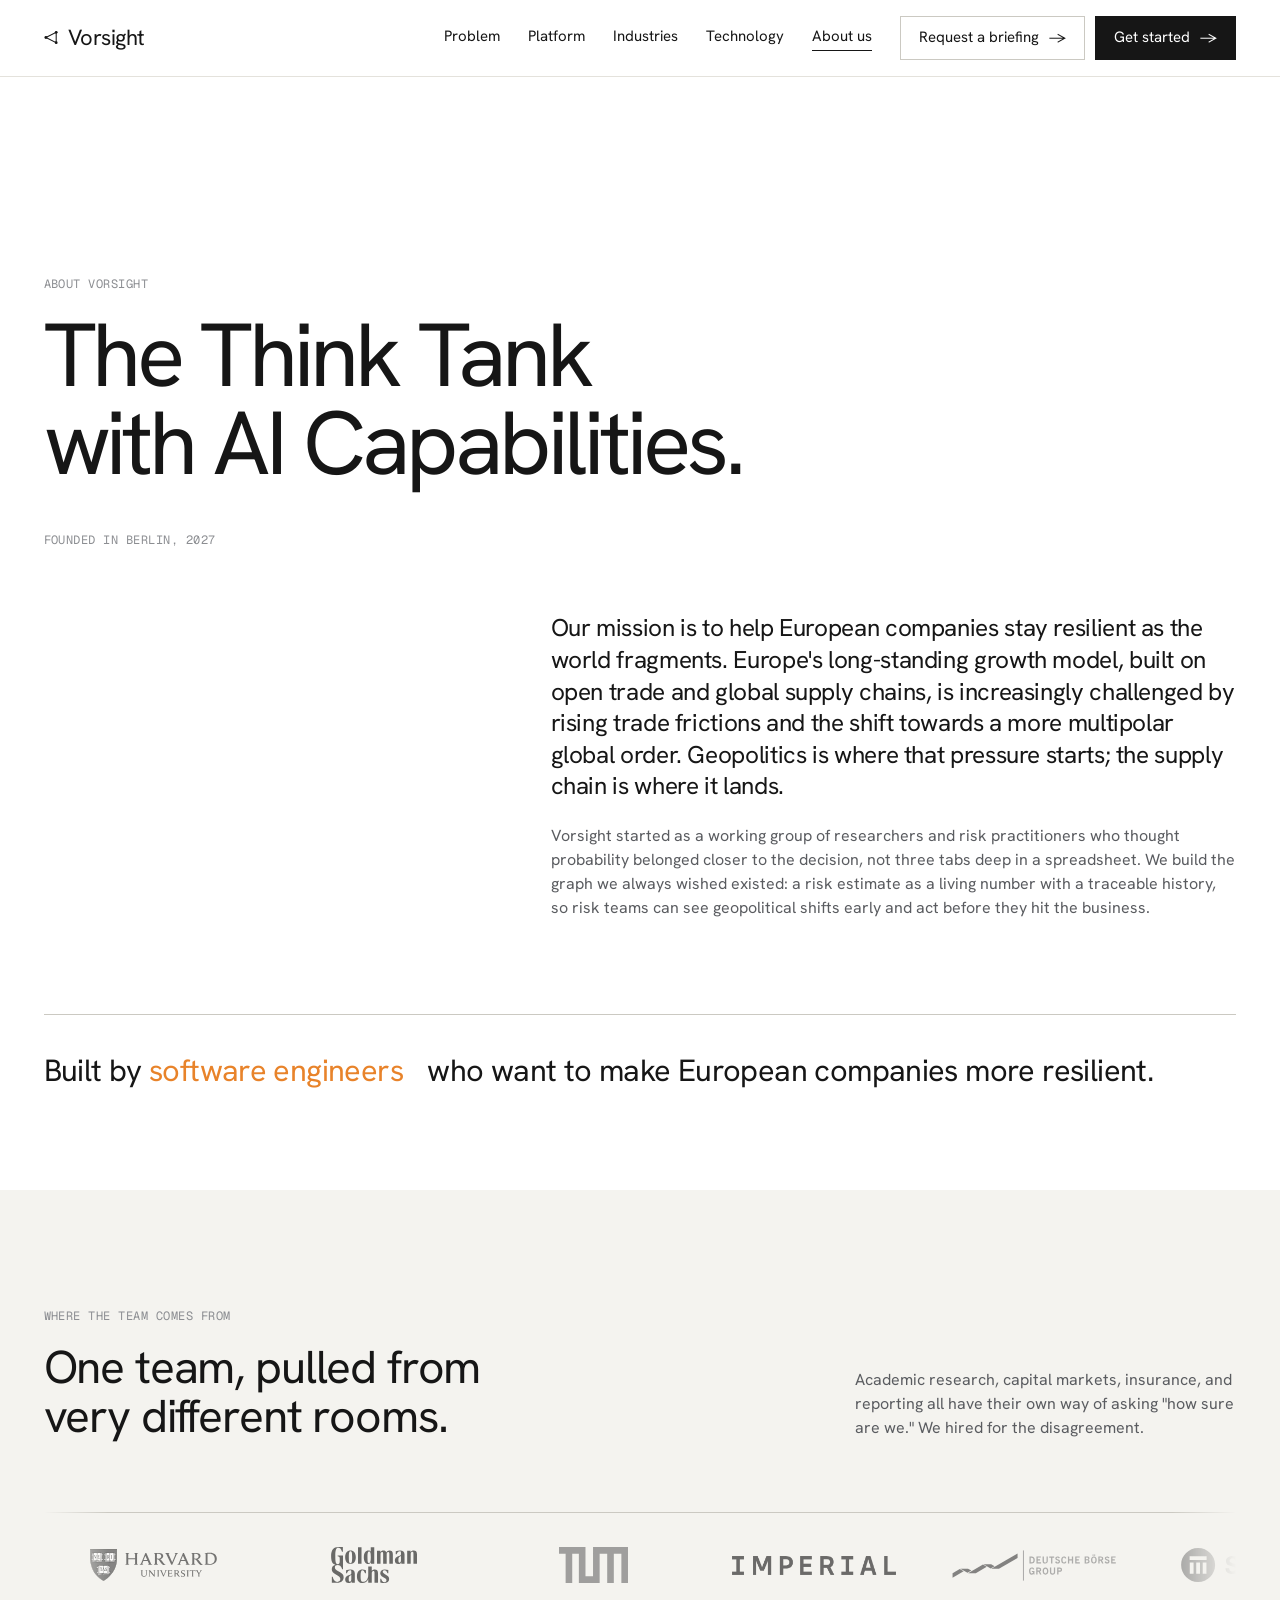
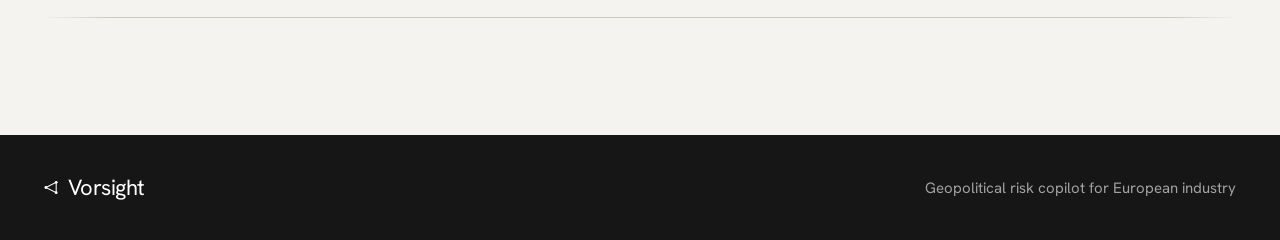
==== commit 01d95620: "Reposition as a geopolitical risk copilot: new problem framing, platform overview, industry carousel" ====
--- a/about.html
+++ b/about.html
@@ -64,7 +64,8 @@
   </a>
   <nav class="site-nav">
     <a href="index.html#problem">Problem</a>
-    <a href="index.html#solution">Solution</a>
+    <a href="index.html#platform">Platform</a>
+    <a href="index.html#industries">Industries</a>
     <a href="technology.html">Technology</a>
     <a href="about.html" class="active">About us</a>
   </nav>
@@ -77,7 +78,8 @@
   </div>
   <div class="mobile-nav-panel" id="mobile-nav-panel">
     <a href="index.html#problem">Problem</a>
-    <a href="index.html#solution">Solution</a>
+    <a href="index.html#platform">Platform</a>
+    <a href="index.html#industries">Industries</a>
     <a href="technology.html">Technology</a>
     <a href="about.html" class="active">About us</a>
     <a href="mailto:hello@vorsight.example?subject=Vorsight%20briefing">Request a briefing</a>
@@ -90,9 +92,9 @@
     <h1>The Think Tank with AI Capabilities.</h1>
     <div class="founding-note">Founded in Berlin, 2027</div>
     <p class="lede">Our mission is to help European companies stay resilient as the world fragments. Europe's long-standing growth model, built on open trade and global supply chains, is increasingly challenged by rising trade frictions and the shift towards a more multipolar global order. Geopolitics is where that pressure starts; the supply chain is where it lands.</p>
-    <p class="lede">Vorsight started as a working group of researchers and risk practitioners who thought probability belonged closer to the decision, not three tabs deep in a spreadsheet. We build the graph we always wished existed: a risk estimate as a living number with a traceable history, so supply chain teams can diversify and hedge before delivery slips.</p>
-
-    <p class="highlight-line">Built by <span class="accent" id="role-rotator">software engineers</span> who want to make supply chains more resilient.</p>
+    <p class="lede">Vorsight started as a working group of researchers and risk practitioners who thought probability belonged closer to the decision, not three tabs deep in a spreadsheet. We build the graph we always wished existed: a risk estimate as a living number with a traceable history, so risk teams can see geopolitical shifts early and act before they hit the business.</p>
+
+    <p class="highlight-line">Built by <span class="accent" id="role-rotator">software engineers</span> who want to make European companies more resilient.</p>
   </div>
 </section>
 
@@ -121,7 +123,7 @@
       </svg>
       <span class="brand-name">Vorsight</span>
     </div>
-    <span class="foot-note">Supply chain resilience for European industry</span>
+    <span class="foot-note">Geopolitical risk copilot for European industry</span>
   </div>
 </footer>
 
@@ -130,7 +132,7 @@
     var el = document.getElementById('role-rotator');
     if (!el) return;
     var roles = [
-      'software engineers', 'quant researchers', 'risk managers', 'supply chain analysts',
+      'software engineers', 'quant researchers', 'risk managers', 'geopolitical analysts',
       'journalists', 'mathematicians', 'historians', 'political scientists'
     ];
 
